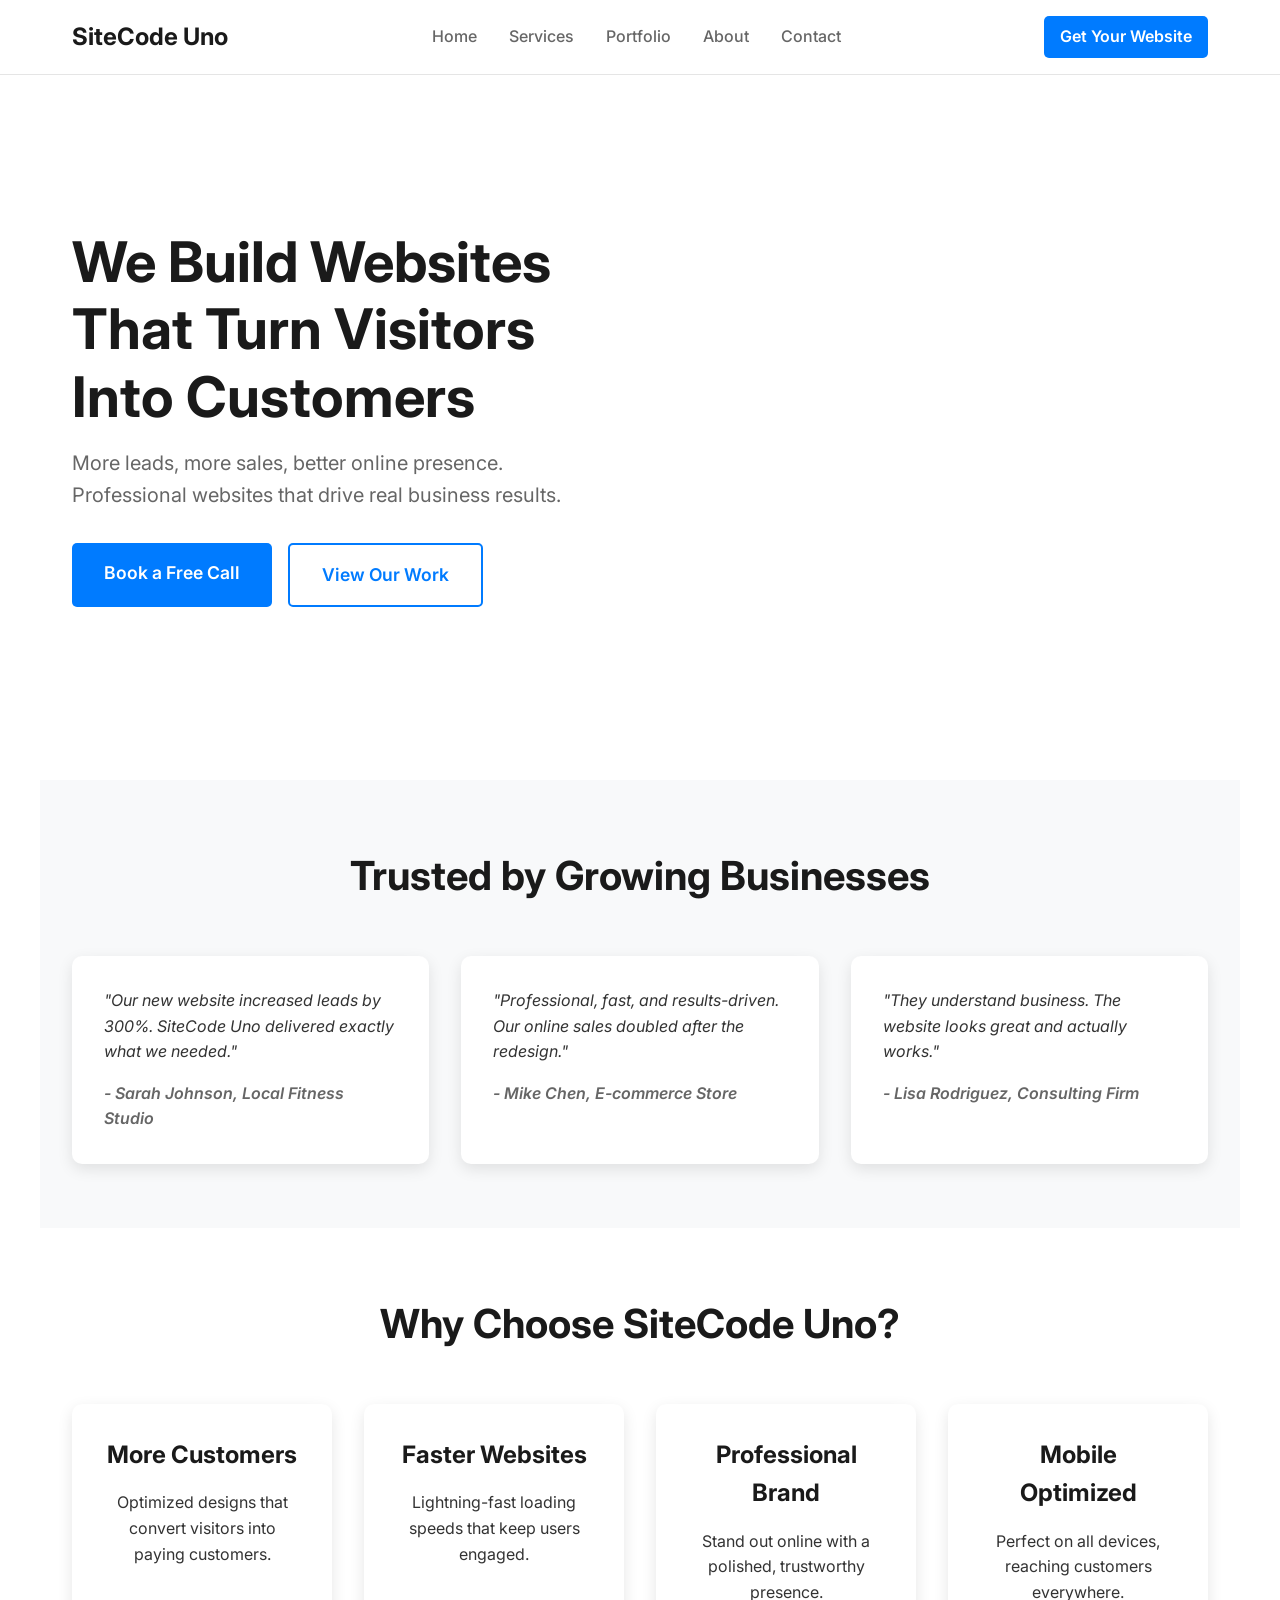
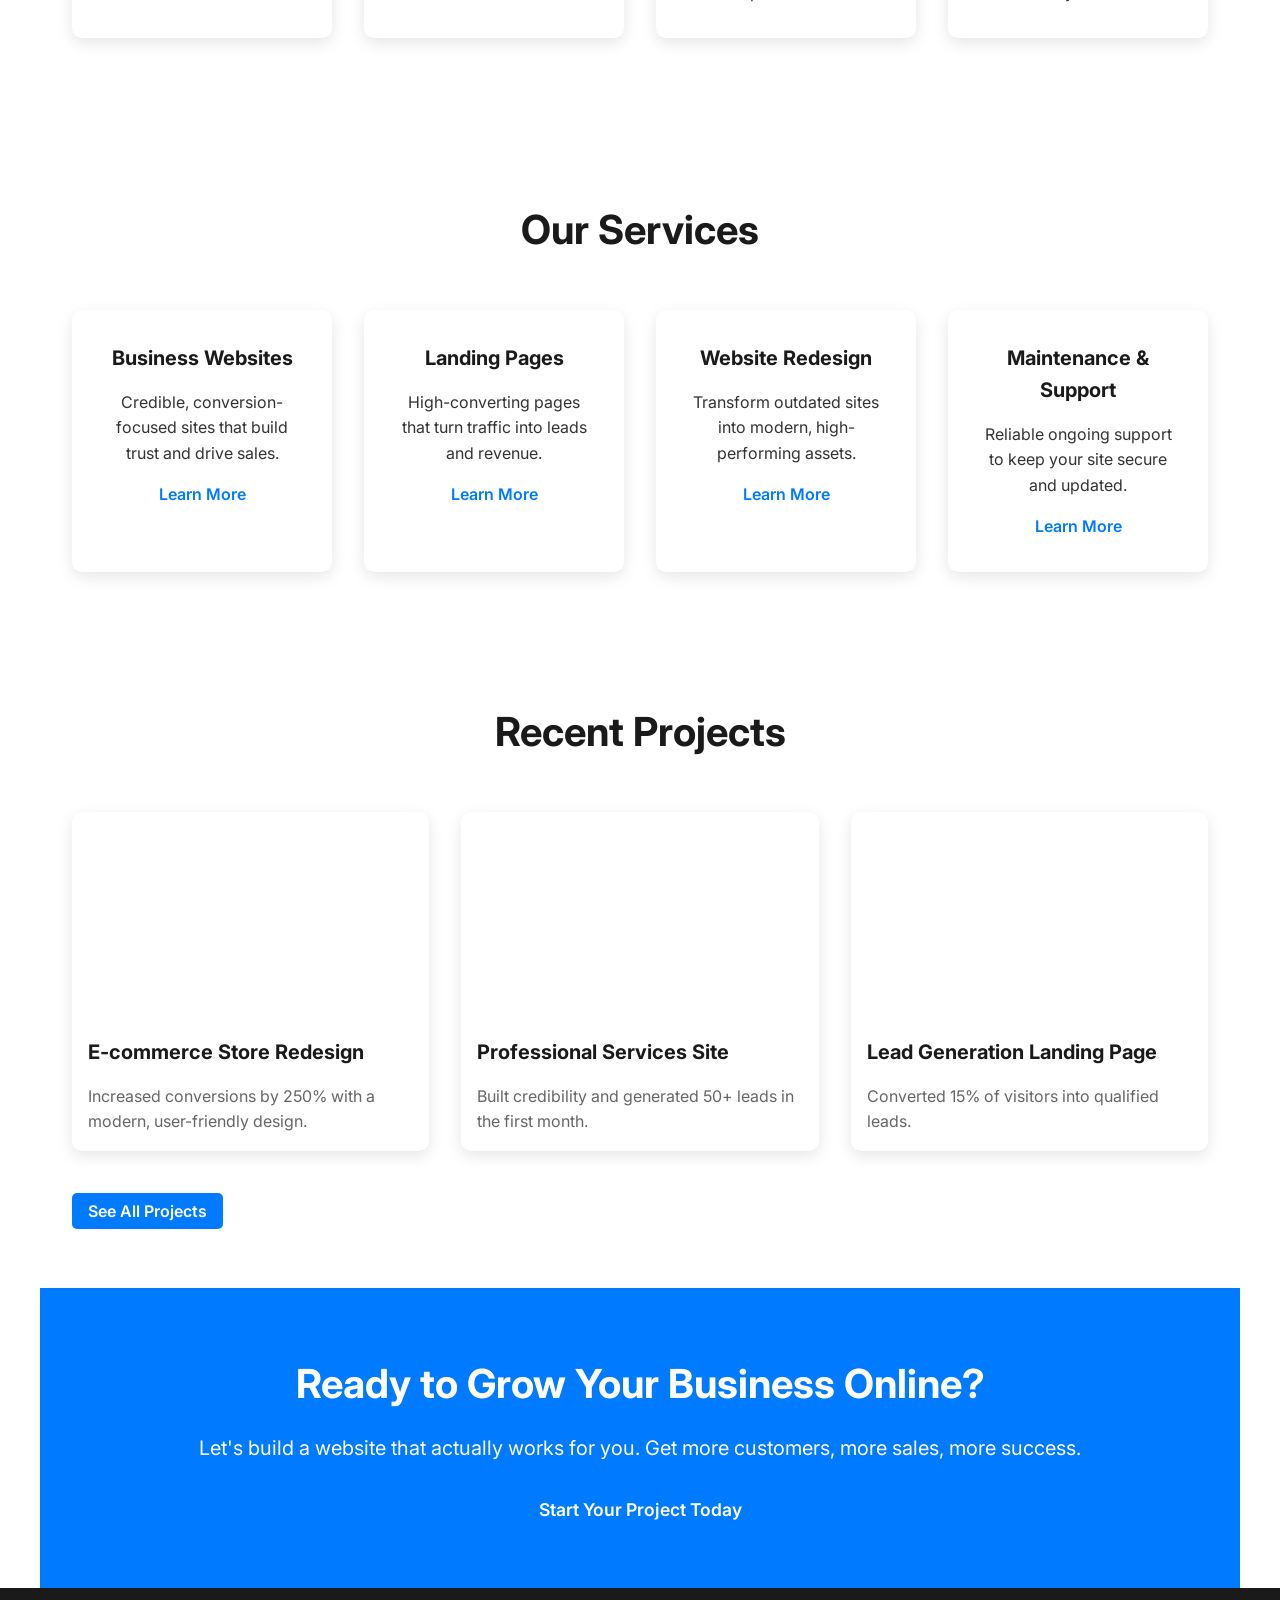
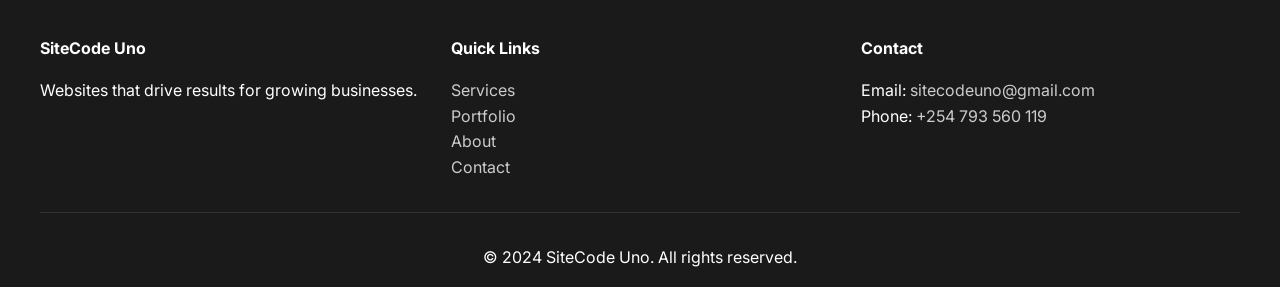
==== index.html @ b63de783 "Initial commit with responsive website updates" ====
<!DOCTYPE html>
<html lang="en">
<head>
    <meta charset="UTF-8">
    <meta name="viewport" content="width=device-width, initial-scale=1.0">
    <title>SiteCode Uno - Websites That Drive Results</title>
    <meta name="description" content="We build high-converting websites for small to medium businesses. Turn visitors into customers and grow your online presence.">
    <link rel="stylesheet" href="assets/css/styles.css">
    <link href="https://fonts.googleapis.com/css2?family=Inter:wght@300;400;500;600;700&display=swap" rel="stylesheet">
</head>
<body>
    <header class="header">
        <nav class="nav">
            <div class="logo">SiteCode Uno</div>
            <button class="nav-toggle" aria-label="Open menu"><span></span></button>
            <ul class="nav-links">
                <li><a href="#home">Home</a></li>
                <li><a href="services.html">Services</a></li>
                <li><a href="portfolio.html">Portfolio</a></li>
                <li><a href="about.html">About</a></li>
                <li><a href="contact.html">Contact</a></li>
            </ul>
            <a href="contact.html" class="cta-button">Get Your Website</a>
        </nav>
    </header>

    <main>
        <section id="home" class="hero">
            <div class="hero-content">
                <h1>We Build Websites That Turn Visitors Into Customers</h1>
                <p>More leads, more sales, better online presence. Professional websites that drive real business results.</p>
                <div class="hero-ctas">
                    <a href="contact.html" class="cta-primary">Book a Free Call</a>
                    <a href="portfolio.html" class="cta-secondary">View Our Work</a>
                </div>
            </div>
            <div class="hero-image">
                <img src="assets/images/hero-placeholder.svg" alt="Professional website design">
            </div>
        </section>

        <section class="social-proof">
            <h2>Trusted by Growing Businesses</h2>
            <div class="testimonials">
                <div class="testimonial">
                    <p>"Our new website increased leads by 300%. SiteCode Uno delivered exactly what we needed."</p>
                    <cite>- Sarah Johnson, Local Fitness Studio</cite>
                </div>
                <div class="testimonial">
                    <p>"Professional, fast, and results-driven. Our online sales doubled after the redesign."</p>
                    <cite>- Mike Chen, E-commerce Store</cite>
                </div>
                <div class="testimonial">
                    <p>"They understand business. The website looks great and actually works."</p>
                    <cite>- Lisa Rodriguez, Consulting Firm</cite>
                </div>
            </div>
        </section>

        <section class="value-prop">
            <h2>Why Choose SiteCode Uno?</h2>
            <div class="benefits">
                <div class="benefit">
                    <h3>More Customers</h3>
                    <p>Optimized designs that convert visitors into paying customers.</p>
                </div>
                <div class="benefit">
                    <h3>Faster Websites</h3>
                    <p>Lightning-fast loading speeds that keep users engaged.</p>
                </div>
                <div class="benefit">
                    <h3>Professional Brand</h3>
                    <p>Stand out online with a polished, trustworthy presence.</p>
                </div>
                <div class="benefit">
                    <h3>Mobile Optimized</h3>
                    <p>Perfect on all devices, reaching customers everywhere.</p>
                </div>
            </div>
        </section>

        <section class="services-preview">
            <h2>Our Services</h2>
            <div class="services-grid">
                <div class="service-card">
                    <h3>Business Websites</h3>
                    <p>Credible, conversion-focused sites that build trust and drive sales.</p>
                    <a href="services.html#business-websites" class="learn-more">Learn More</a>
                </div>
                <div class="service-card">
                    <h3>Landing Pages</h3>
                    <p>High-converting pages that turn traffic into leads and revenue.</p>
                    <a href="services.html#landing-pages" class="learn-more">Learn More</a>
                </div>
                <div class="service-card">
                    <h3>Website Redesign</h3>
                    <p>Transform outdated sites into modern, high-performing assets.</p>
                    <a href="services.html#redesign" class="learn-more">Learn More</a>
                </div>
                <div class="service-card">
                    <h3>Maintenance & Support</h3>
                    <p>Reliable ongoing support to keep your site secure and updated.</p>
                    <a href="services.html#maintenance" class="learn-more">Learn More</a>
                </div>
            </div>
        </section>

        <section class="portfolio-preview">
            <h2>Recent Projects</h2>
            <div class="portfolio-grid">
                <div class="project-card">
                    <img src="assets/images/project1-placeholder.svg" alt="E-commerce Website">
                    <h3>E-commerce Store Redesign</h3>
                    <p>Increased conversions by 250% with a modern, user-friendly design.</p>
                </div>
                <div class="project-card">
                    <img src="assets/images/project2-placeholder.svg" alt="Business Website">
                    <h3>Professional Services Site</h3>
                    <p>Built credibility and generated 50+ leads in the first month.</p>
                </div>
                <div class="project-card">
                    <img src="assets/images/project3-placeholder.svg" alt="Landing Page">
                    <h3>Lead Generation Landing Page</h3>
                    <p>Converted 15% of visitors into qualified leads.</p>
                </div>
            </div>
            <a href="portfolio.html" class="cta-button">See All Projects</a>
        </section>

        <section class="final-cta">
            <h2>Ready to Grow Your Business Online?</h2>
            <p>Let's build a website that actually works for you. Get more customers, more sales, more success.</p>
            <a href="contact.html" class="cta-primary">Start Your Project Today</a>
        </section>
    </main>

    <footer class="footer">
        <div class="footer-content">
            <div class="footer-section">
                <h4>SiteCode Uno</h4>
                <p>Websites that drive results for growing businesses.</p>
            </div>
            <div class="footer-section">
                <h4>Quick Links</h4>
                <ul>
                    <li><a href="services.html">Services</a></li>
                    <li><a href="portfolio.html">Portfolio</a></li>
                    <li><a href="about.html">About</a></li>
                    <li><a href="contact.html">Contact</a></li>
                </ul>
            </div>
            <div class="footer-section">
                <h4>Contact</h4>
                <p>Email: <a href="mailto:sitecodeuno@gmail.com">sitecodeuno@gmail.com</a></p>
                <p>Phone: <a href="tel:+254793560119">+254 793 560 119</a></p>
            </div>
        </div>
        <div class="footer-bottom">
            <p>&copy; 2024 SiteCode Uno. All rights reserved.</p>
        </div>
    </footer>

    <script src="assets/js/script.js"></script>
</body>
</html>
---- assets/css/styles.css ----
/* Reset and base styles */
* {
    margin: 0;
    padding: 0;
    box-sizing: border-box;
}

body {
    font-family: 'Inter', sans-serif;
    line-height: 1.6;
    color: #333;
    scroll-behavior: smooth;
}

html {
    scroll-behavior: smooth;
}

/* Header and Navigation */
.header {
    position: fixed;
    top: 0;
    width: 100%;
    background: rgba(255, 255, 255, 0.95);
    backdrop-filter: blur(10px);
    z-index: 1000;
    border-bottom: 1px solid #e5e5e5;
}

.nav {
    display: flex;
    justify-content: space-between;
    align-items: center;
    padding: 1rem 2rem;
    max-width: 1200px;
    margin: 0 auto;
    position: relative;
}

.nav-toggle {
    display: none;
    border: none;
    background: transparent;
    cursor: pointer;
    width: 2rem;
    height: 2rem;
    padding: 0;
}

.nav-toggle span,
.nav-toggle span::before,
.nav-toggle span::after {
    display: block;
    width: 24px;
    height: 2px;
    background: #1a1a1a;
    border-radius: 1px;
    position: absolute;
    left: 0;
    transition: transform 0.2s ease, opacity 0.2s ease;
}

.nav-toggle span {
    top: 50%;
    transform: translateY(-50%);
}

.nav-toggle span::before {
    content: "";
    top: -8px;
}

.nav-toggle span::after {
    content: "";
    top: 8px;
}

.nav-toggle.open span {
    opacity: 0;
}

.nav-toggle.open span::before {
    transform: rotate(45deg);
    top: 0;
}

.nav-toggle.open span::after {
    transform: rotate(-45deg);
    top: 0;
}

.logo {
    font-size: 1.5rem;
    font-weight: 700;
    color: #1a1a1a;
}

.nav-links {
    display: flex;
    list-style: none;
    gap: 2rem;
}

.nav-links a {
    text-decoration: none;
    color: #666;
    font-weight: 500;
    transition: color 0.3s;
}

.nav-links a:hover {
    color: #1a1a1a;
}

.cta-button {
    background: #007bff;
    color: white;
    padding: 0.5rem 1rem;
    border-radius: 5px;
    text-decoration: none;
    font-weight: 600;
    transition: background 0.3s;
}

.cta-button:hover {
    background: #0056b3;
}

/* Hero Section */
.hero {
    display: flex;
    align-items: center;
    min-height: calc(100vh - 120px);
    padding: 0 2rem 4rem;
    max-width: 1200px;
    margin: 0 auto;
    gap: 4rem;
}

.hero-content {
    flex: 1;
}

.hero h1 {
    font-size: 3.5rem;
    font-weight: 700;
    margin-bottom: 1rem;
    color: #1a1a1a;
    line-height: 1.2;
}

.hero p {
    font-size: 1.25rem;
    color: #666;
    margin-bottom: 2rem;
}

.hero-ctas {
    display: flex;
    gap: 1rem;
}

.cta-primary {
    background: #007bff;
    color: white;
    padding: 1rem 2rem;
    border-radius: 5px;
    text-decoration: none;
    font-weight: 600;
    font-size: 1.1rem;
    transition: background 0.3s;
}

.cta-primary:hover {
    background: #0056b3;
}

.cta-secondary {
    background: transparent;
    color: #007bff;
    padding: 1rem 2rem;
    border: 2px solid #007bff;
    border-radius: 5px;
    text-decoration: none;
    font-weight: 600;
    font-size: 1.1rem;
    transition: all 0.3s;
}

.cta-secondary:hover {
    background: #007bff;
    color: white;
}

.hero-image {
    flex: 1;
    text-align: center;
}

.hero-image img {
    max-width: 100%;
    height: auto;
    border-radius: 10px;
    box-shadow: 0 10px 30px rgba(0,0,0,0.1);
}

main > section:first-child {
    padding-top: 120px;
}

/* Sections */
section {
    padding: 4rem 2rem;
    max-width: 1200px;
    margin: 0 auto;
}

section h2 {
    font-size: 2.5rem;
    text-align: center;
    margin-bottom: 3rem;
    color: #1a1a1a;
}

/* Social Proof */
.social-proof {
    background: #f8f9fa;
}

.testimonials {
    display: grid;
    grid-template-columns: repeat(auto-fit, minmax(300px, 1fr));
    gap: 2rem;
}

.testimonial {
    background: white;
    padding: 2rem;
    border-radius: 10px;
    box-shadow: 0 5px 15px rgba(0,0,0,0.1);
}

.testimonial p {
    font-style: italic;
    margin-bottom: 1rem;
}

.testimonial cite {
    font-weight: 600;
    color: #666;
}

/* Value Proposition */
.benefits {
    display: grid;
    grid-template-columns: repeat(auto-fit, minmax(250px, 1fr));
    gap: 2rem;
}

.benefit {
    text-align: center;
    padding: 2rem;
    background: white;
    border-radius: 10px;
    box-shadow: 0 5px 15px rgba(0,0,0,0.1);
}

.benefit h3 {
    font-size: 1.5rem;
    margin-bottom: 1rem;
    color: #1a1a1a;
}

/* Services Preview */
.services-grid {
    display: grid;
    grid-template-columns: repeat(auto-fit, minmax(250px, 1fr));
    gap: 2rem;
}

.service-card {
    background: white;
    padding: 2rem;
    border-radius: 10px;
    box-shadow: 0 5px 15px rgba(0,0,0,0.1);
    text-align: center;
}

.service-card h3 {
    font-size: 1.25rem;
    margin-bottom: 1rem;
    color: #1a1a1a;
}

.learn-more {
    color: #007bff;
    text-decoration: none;
    font-weight: 600;
    margin-top: 1rem;
    display: inline-block;
}

.learn-more:hover {
    text-decoration: underline;
}

/* Portfolio Preview */
.portfolio-grid {
    display: grid;
    grid-template-columns: repeat(auto-fit, minmax(300px, 1fr));
    gap: 2rem;
    margin-bottom: 3rem;
}

.project-card {
    background: white;
    border-radius: 10px;
    overflow: hidden;
    box-shadow: 0 5px 15px rgba(0,0,0,0.1);
    transition: transform 0.3s;
}

.project-card:hover {
    transform: translateY(-5px);
}

.project-card img {
    width: 100%;
    height: 200px;
    object-fit: cover;
}

.project-card h3 {
    padding: 1rem;
    font-size: 1.25rem;
    color: #1a1a1a;
}

.project-card p {
    padding: 0 1rem 1rem;
    color: #666;
}

/* Final CTA */
.final-cta {
    background: #007bff;
    color: white;
    text-align: center;
}

.final-cta h2 {
    color: white;
    margin-bottom: 1rem;
}

.final-cta p {
    font-size: 1.25rem;
    margin-bottom: 2rem;
}

/* Footer */
.footer {
    background: #1a1a1a;
    color: white;
    padding: 3rem 2rem 1rem;
}

.footer-content {
    display: grid;
    grid-template-columns: repeat(auto-fit, minmax(250px, 1fr));
    gap: 2rem;
    max-width: 1200px;
    margin: 0 auto;
}

.footer-section h4 {
    margin-bottom: 1rem;
    color: white;
}

.footer-section ul {
    list-style: none;
}

.footer-section a {
    color: #ccc;
    text-decoration: none;
}

.footer-section a:hover {
    color: white;
}

.footer-bottom {
    text-align: center;
    margin-top: 2rem;
    padding-top: 2rem;
    border-top: 1px solid #333;
    max-width: 1200px;
    margin-left: auto;
    margin-right: auto;
}

/* Responsive Design */
@media (max-width: 768px) {
    .nav {
        flex-direction: column;
        gap: 1rem;
        align-items: stretch;
    }

    .nav-toggle {
        display: block;
    }

    .nav-links {
        position: absolute;
        top: 100%;
        left: 0;
        right: 0;
        flex-direction: column;
        align-items: flex-start;
        gap: 0;
        padding: 1rem 1.5rem;
        background: rgba(255, 255, 255, 0.98);
        border-bottom: 1px solid #e5e5e5;
        transform: translateY(-12px);
        opacity: 0;
        visibility: hidden;
        pointer-events: none;
        transition: opacity 0.25s ease, transform 0.25s ease, visibility 0.25s ease;
        box-shadow: 0 10px 30px rgba(0,0,0,0.08);
        z-index: 999;
    }

    .nav-links.open {
        transform: translateY(0);
        opacity: 1;
        visibility: visible;
        pointer-events: auto;
    }

    .nav-links li {
        width: 100%;
    }

    .nav-links a {
        display: block;
        width: 100%;
        padding: 0.75rem 0;
    }

    .cta-button {
        width: 100%;
        text-align: center;
    }

    .hero {
        flex-direction: column;
        text-align: center;
        padding-top: 100px;
    }

    .hero h1 {
        font-size: 2.5rem;
    }

    .hero-ctas {
        flex-direction: column;
        align-items: center;
    }

    .hero-image {
        order: -1;
    }

    section h2 {
        font-size: 2rem;
    }

    .testimonials,
    .benefits,
    .services-grid,
    .portfolio-grid {
        grid-template-columns: 1fr;
    }
}

/* Services Page Styles */
.services-page {
    padding-top: 120px;
}

.services-page > h1 {
    font-size: 3rem;
    text-align: center;
    margin-bottom: 1rem;
    color: #1a1a1a;
}

.services-page > p {
    font-size: 1.25rem;
    text-align: center;
    color: #666;
    margin-bottom: 4rem;
}

.service-detail {
    margin-bottom: 4rem;
}

.service-content h2 {
    font-size: 2.5rem;
    color: #1a1a1a;
    margin-bottom: 2rem;
}

.problem-solution {
    display: grid;
    grid-template-columns: repeat(auto-fit, minmax(250px, 1fr));
    gap: 2rem;
    margin-bottom: 2rem;
}

.problem, .solution, .result {
    background: #f8f9fa;
    padding: 2rem;
    border-radius: 10px;
}

.problem h3, .solution h3, .result h3 {
    color: #1a1a1a;
    margin-bottom: 1rem;
}

.benefits {
    list-style: none;
    padding: 0;
    margin: 2rem 0;
}

.benefits li {
    padding: 0.5rem 0;
    border-bottom: 1px solid #eee;
}

.benefits li:before {
    content: "✓";
    color: #007bff;
    font-weight: bold;
    margin-right: 0.5rem;
}

.pricing {
    margin-top: 3rem;
}

.pricing h3 {
    font-size: 1.5rem;
    margin-bottom: 2rem;
    color: #1a1a1a;
}

.pricing-tiers {
    display: grid;
    grid-template-columns: repeat(auto-fit, minmax(250px, 1fr));
    gap: 2rem;
}

.tier {
    background: white;
    padding: 2rem;
    border-radius: 10px;
    box-shadow: 0 5px 15px rgba(0,0,0,0.1);
    text-align: center;
}

.tier h4 {
    font-size: 1.25rem;
    margin-bottom: 1rem;
    color: #1a1a1a;
}

.price {
    font-size: 2rem;
    font-weight: 700;
    color: #007bff;
    margin-bottom: 1rem;
}

.tier ul {
    list-style: none;
    padding: 0;
    text-align: left;
}

.tier li {
    padding: 0.25rem 0;
    color: #666;
}

.pricing-note {
    font-size: 1.1rem;
    color: #666;
    margin-top: 2rem;
    text-align: center;
}

/* Portfolio Page Styles */
.portfolio-page {
    padding-top: 120px;
}

.portfolio-page > h1 {
    font-size: 3rem;
    text-align: center;
    margin-bottom: 1rem;
    color: #1a1a1a;
}

.portfolio-page > p {
    font-size: 1.25rem;
    text-align: center;
    color: #666;
    margin-bottom: 4rem;
}

.project-info {
    padding: 1rem;
}

.project-info h3 {
    font-size: 1.25rem;
    margin-bottom: 1rem;
    color: #1a1a1a;
}

.project-info p {
    margin-bottom: 0.5rem;
    color: #666;
}

.project-link {
    display: inline-block;
    color: #007bff;
    text-decoration: none;
    font-weight: 600;
    margin-top: 1rem;
}

.project-link:hover {
    text-decoration: underline;
}

/* About Page Styles */
.about-page {
    padding-top: 120px;
}

.about-hero {
    text-align: center;
    margin-bottom: 4rem;
}

.about-hero h1 {
    font-size: 3rem;
    margin-bottom: 1rem;
    color: #1a1a1a;
}

.about-hero p {
    font-size: 1.25rem;
    color: #666;
}

.founder-story {
    display: grid;
    grid-template-columns: 2fr 1fr;
    gap: 4rem;
    align-items: center;
    margin-bottom: 4rem;
}

.story-content h2 {
    font-size: 2.5rem;
    margin-bottom: 2rem;
    color: #1a1a1a;
}

.story-image img {
    width: 100%;
    border-radius: 10px;
    box-shadow: 0 10px 30px rgba(0,0,0,0.1);
}

.why-we-build {
    margin-bottom: 4rem;
}

.why-we-build h2 {
    font-size: 2.5rem;
    text-align: center;
    margin-bottom: 3rem;
    color: #1a1a1a;
}

.reasons {
    display: grid;
    grid-template-columns: repeat(auto-fit, minmax(250px, 1fr));
    gap: 2rem;
}

.reason {
    background: white;
    padding: 2rem;
    border-radius: 10px;
    box-shadow: 0 5px 15px rgba(0,0,0,0.1);
}

.reason h3 {
    color: #1a1a1a;
    margin-bottom: 1rem;
}

.our-approach {
    background: #f8f9fa;
    padding: 4rem 0;
    margin-bottom: 4rem;
}

.our-approach h2 {
    font-size: 2.5rem;
    text-align: center;
    margin-bottom: 3rem;
    color: #1a1a1a;
}

.approach-steps {
    display: grid;
    grid-template-columns: repeat(auto-fit, minmax(250px, 1fr));
    gap: 2rem;
    max-width: 1200px;
    margin: 0 auto;
}

.step {
    text-align: center;
    background: white;
    padding: 2rem;
    border-radius: 10px;
    box-shadow: 0 5px 15px rgba(0,0,0,0.1);
}

.step h3 {
    color: #1a1a1a;
    margin-bottom: 1rem;
}

.stats {
    margin-bottom: 4rem;
}

.stats h2 {
    font-size: 2.5rem;
    text-align: center;
    margin-bottom: 3rem;
    color: #1a1a1a;
}

.stats-grid {
    display: grid;
    grid-template-columns: repeat(auto-fit, minmax(200px, 1fr));
    gap: 2rem;
    text-align: center;
}

.stat h3 {
    font-size: 3rem;
    color: #007bff;
    margin-bottom: 0.5rem;
}

.stat p {
    color: #666;
    font-weight: 600;
}

/* Contact Page Styles */
.contact-page {
    padding-top: 120px;
}

.contact-hero {
    text-align: center;
    margin-bottom: 4rem;
}

.contact-hero h1 {
    font-size: 3rem;
    margin-bottom: 1rem;
    color: #1a1a1a;
}

.contact-hero p {
    font-size: 1.25rem;
    color: #666;
}

.contact-content {
    display: grid;
    grid-template-columns: 2fr 1fr;
    gap: 4rem;
    margin-bottom: 4rem;
}

.contact-form-section h2 {
    font-size: 2.5rem;
    margin-bottom: 2rem;
    color: #1a1a1a;
}

.form-group {
    margin-bottom: 1.5rem;
}

.form-group label {
    display: block;
    margin-bottom: 0.5rem;
    font-weight: 600;
    color: #1a1a1a;
}

.form-group input,
.form-group select,
.form-group textarea {
    width: 100%;
    padding: 1rem;
    border: 2px solid #ddd;
    border-radius: 5px;
    font-size: 1rem;
    font-family: inherit;
    transition: border-color 0.3s;
}

.form-group input:focus,
.form-group select:focus,
.form-group textarea:focus {
    outline: none;
    border-color: #007bff;
}

.contact-info h2 {
    font-size: 2.5rem;
    margin-bottom: 2rem;
    color: #1a1a1a;
}

.contact-methods {
    margin-bottom: 3rem;
}

.contact-method {
    margin-bottom: 2rem;
}

.contact-method h3 {
    color: #1a1a1a;
    margin-bottom: 0.5rem;
}

.contact-method p {
    color: #666;
    margin-bottom: 0.25rem;
}

.faq h3 {
    font-size: 1.5rem;
    margin-bottom: 1.5rem;
    color: #1a1a1a;
}

.faq-item {
    margin-bottom: 1.5rem;
}

.faq-item h4 {
    color: #1a1a1a;
    margin-bottom: 0.5rem;
}

.faq-item p {
    color: #666;
}

.trust-signals {
    background: #f8f9fa;
    padding: 4rem 0;
}

.trust-signals h2 {
    font-size: 2.5rem;
    text-align: center;
    margin-bottom: 3rem;
    color: #1a1a1a;
}

.trust-grid {
    display: grid;
    grid-template-columns: repeat(auto-fit, minmax(250px, 1fr));
    gap: 2rem;
    max-width: 1200px;
    margin: 0 auto;
}

.trust-item {
    text-align: center;
    background: white;
    padding: 2rem;
    border-radius: 10px;
    box-shadow: 0 5px 15px rgba(0,0,0,0.1);
}

.trust-item h4 {
    color: #1a1a1a;
    margin-bottom: 1rem;
}

/* CTA Section */
.cta-section {
    text-align: center;
    background: #007bff;
    color: white;
    padding: 4rem 2rem;
}

.cta-section h2 {
    font-size: 2.5rem;
    margin-bottom: 1rem;
}

.cta-section p {
    font-size: 1.25rem;
    margin-bottom: 2rem;
}
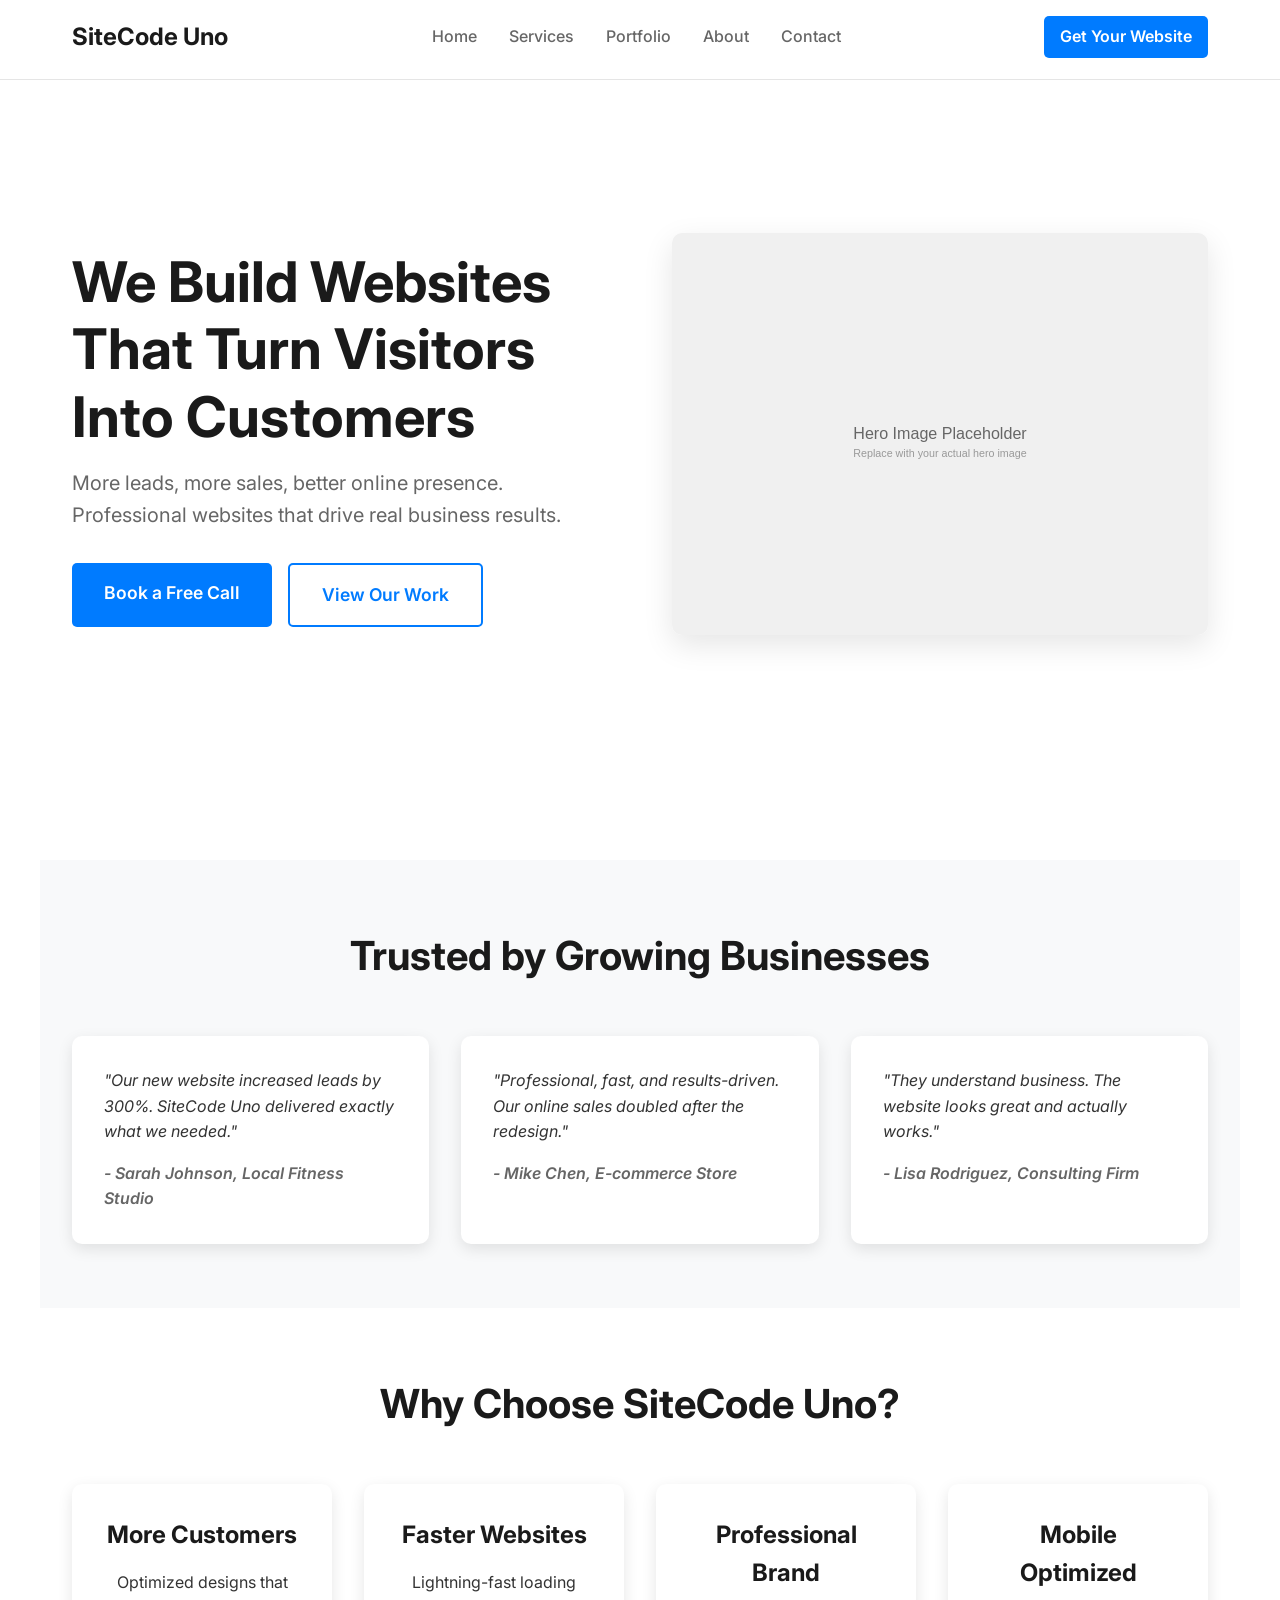
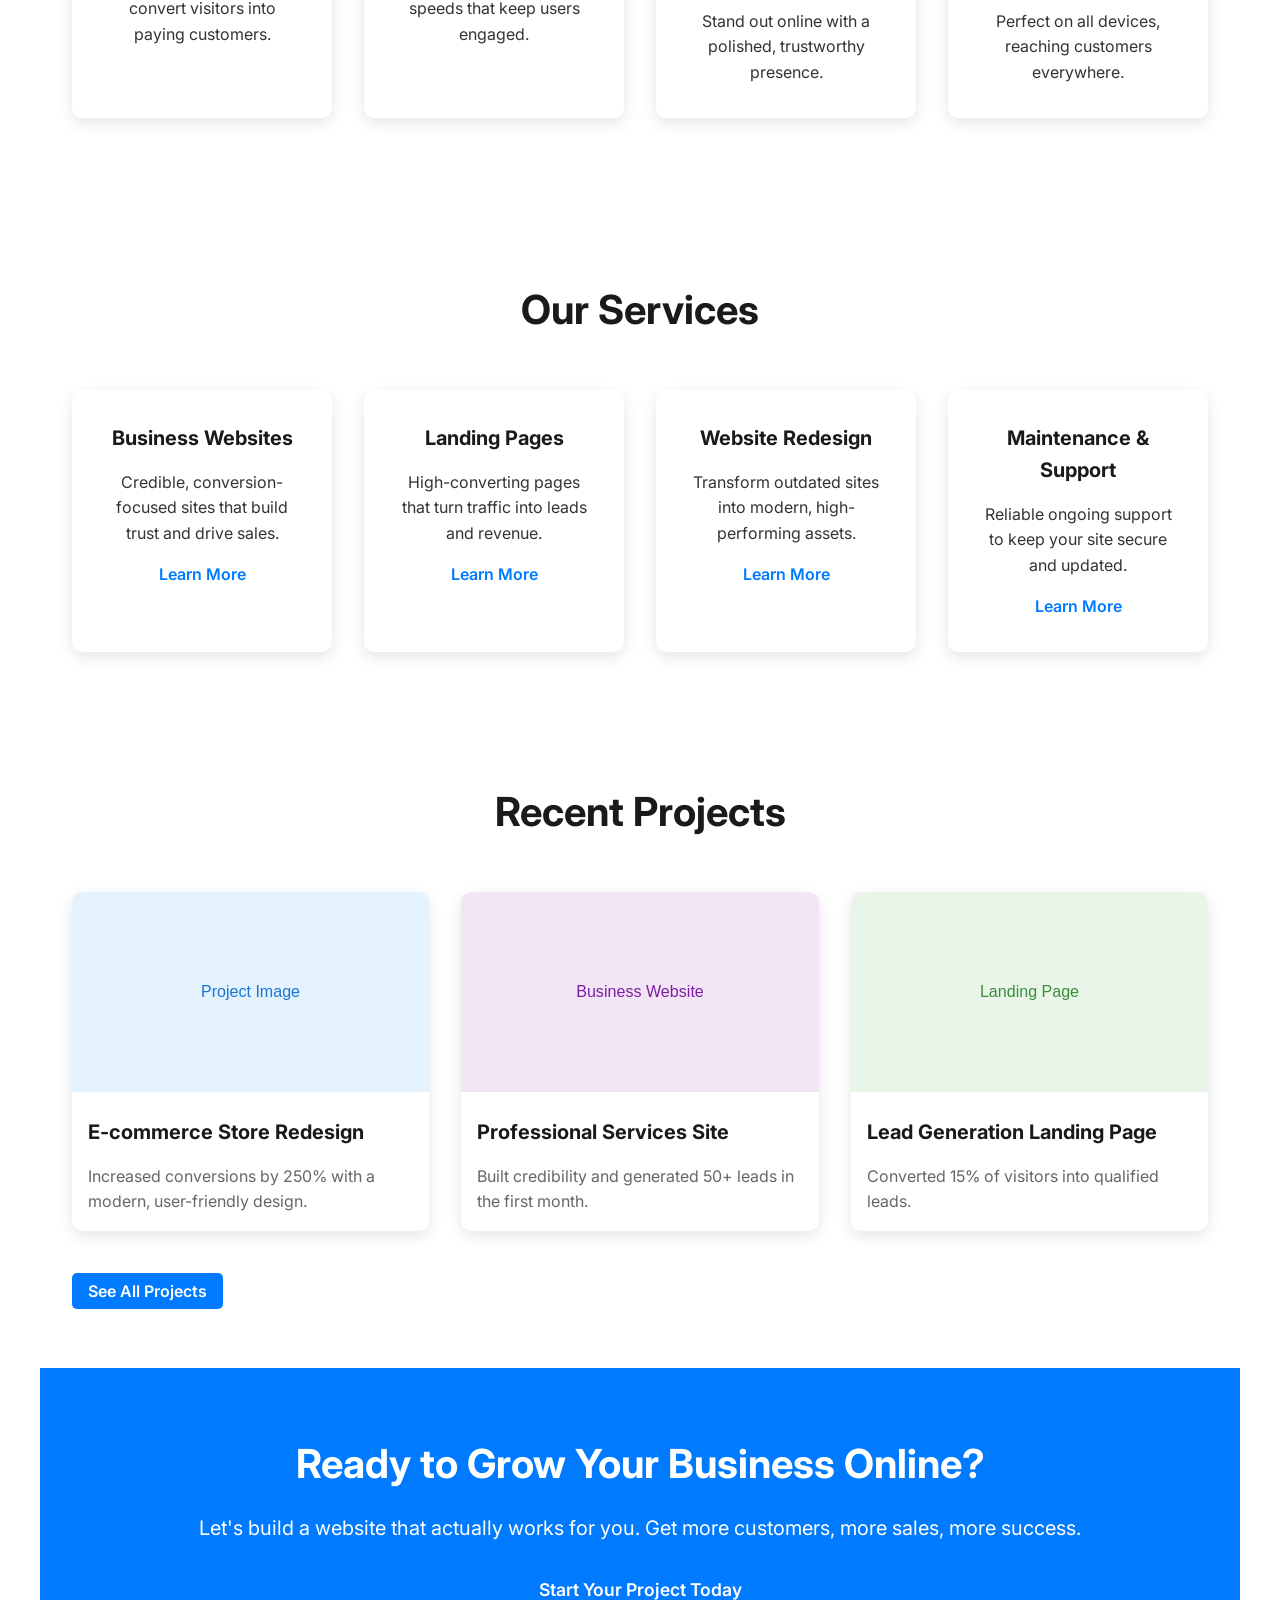
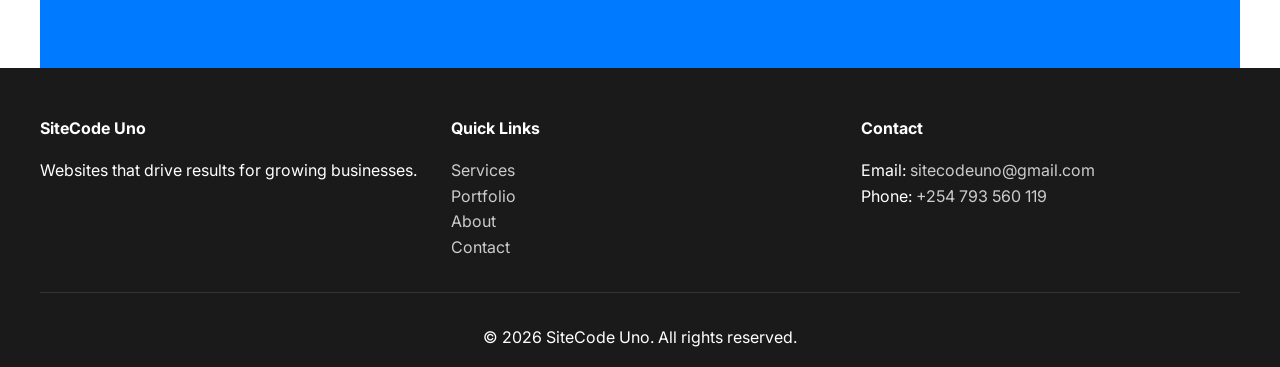
==== commit 61331e49: "change" ====
--- a/index.html
+++ b/index.html
@@ -156,7 +156,7 @@
             </div>
         </div>
         <div class="footer-bottom">
-            <p>&copy; 2024 SiteCode Uno. All rights reserved.</p>
+            <p>&copy; 2026 SiteCode Uno. All rights reserved.</p>
         </div>
     </footer>
 
--- a/assets/css/styles.css
+++ b/assets/css/styles.css
@@ -5,26 +5,51 @@
     box-sizing: border-box;
 }
 
+:root {
+    --header-height: 80px;
+}
+
 body {
     font-family: 'Inter', sans-serif;
     line-height: 1.6;
     color: #333;
     scroll-behavior: smooth;
+    padding-top: var(--header-height);
 }
 
 html {
     scroll-behavior: smooth;
+}
+
+/* Animations */
+.fade-in-up {
+    opacity: 0;
+    transform: translateY(30px);
+    transition: opacity 0.6s ease, transform 0.6s ease;
+}
+
+.fade-in-up.fade-in-up {
+    opacity: 1;
+    transform: translateY(0);
 }
 
 /* Header and Navigation */
 .header {
     position: fixed;
     top: 0;
+    left: 0;
     width: 100%;
+    height: var(--header-height);
     background: rgba(255, 255, 255, 0.95);
     backdrop-filter: blur(10px);
     z-index: 1000;
     border-bottom: 1px solid #e5e5e5;
+    transform: translateY(0);
+    transition: transform 0.25s ease, background 0.25s ease;
+}
+
+.header.hidden {
+    transform: translateY(-100%);
 }
 
 .nav {
@@ -39,6 +64,7 @@
 
 .nav-toggle {
     display: none;
+    position: relative;
     border: none;
     background: transparent;
     cursor: pointer;
@@ -205,7 +231,7 @@
 }
 
 main > section:first-child {
-    padding-top: 120px;
+    padding-top: 0;
 }
 
 /* Sections */
@@ -404,13 +430,30 @@
 /* Responsive Design */
 @media (max-width: 768px) {
     .nav {
-        flex-direction: column;
-        gap: 1rem;
-        align-items: stretch;
+        flex-direction: row;
+        gap: 0.5rem;
+        align-items: center;
+        justify-content: space-between;
+        padding: 0 1.5rem;
+        min-height: var(--header-height);
     }
 
     .nav-toggle {
         display: block;
+        order: 1;
+        flex: 0 0 auto;
+    }
+
+    .logo {
+        order: 2;
+        flex: 1;
+        text-align: center;
+    }
+
+    .cta-button {
+        order: 3;
+        flex: 0 0 auto;
+        white-space: nowrap;
     }
 
     .nav-links {
@@ -450,11 +493,6 @@
         padding: 0.75rem 0;
     }
 
-    .cta-button {
-        width: 100%;
-        text-align: center;
-    }
-
     .hero {
         flex-direction: column;
         text-align: center;
@@ -484,11 +522,51 @@
     .portfolio-grid {
         grid-template-columns: 1fr;
     }
+
+    .contact-content {
+        display: flex;
+        flex-direction: column;
+        gap: 3rem;
+        width: 100%;
+    }
+
+    .contact-form-section,
+    .contact-info {
+        width: 100%;
+    }
+
+    .contact-info {
+        display: block;
+    }
+
+    .hero h1 {
+        font-size: 2.5rem;
+    }
+
+    .hero-ctas {
+        flex-direction: column;
+        align-items: center;
+    }
+
+    .hero-image {
+        order: -1;
+    }
+
+    section h2 {
+        font-size: 2rem;
+    }
+
+    .testimonials,
+    .benefits,
+    .services-grid,
+    .portfolio-grid {
+        grid-template-columns: 1fr;
+    }
 }
 
 /* Services Page Styles */
 .services-page {
-    padding-top: 120px;
+    padding-top: 40px;
 }
 
 .services-page > h1 {
@@ -608,7 +686,7 @@
 
 /* Portfolio Page Styles */
 .portfolio-page {
-    padding-top: 120px;
+    padding-top: 40px;
 }
 
 .portfolio-page > h1 {
@@ -654,7 +732,7 @@
 
 /* About Page Styles */
 .about-page {
-    padding-top: 120px;
+    padding-top: 40px;
 }
 
 .about-hero {
@@ -787,7 +865,7 @@
 
 /* Contact Page Styles */
 .contact-page {
-    padding-top: 120px;
+    padding-top: 40px;
 }
 
 .contact-hero {
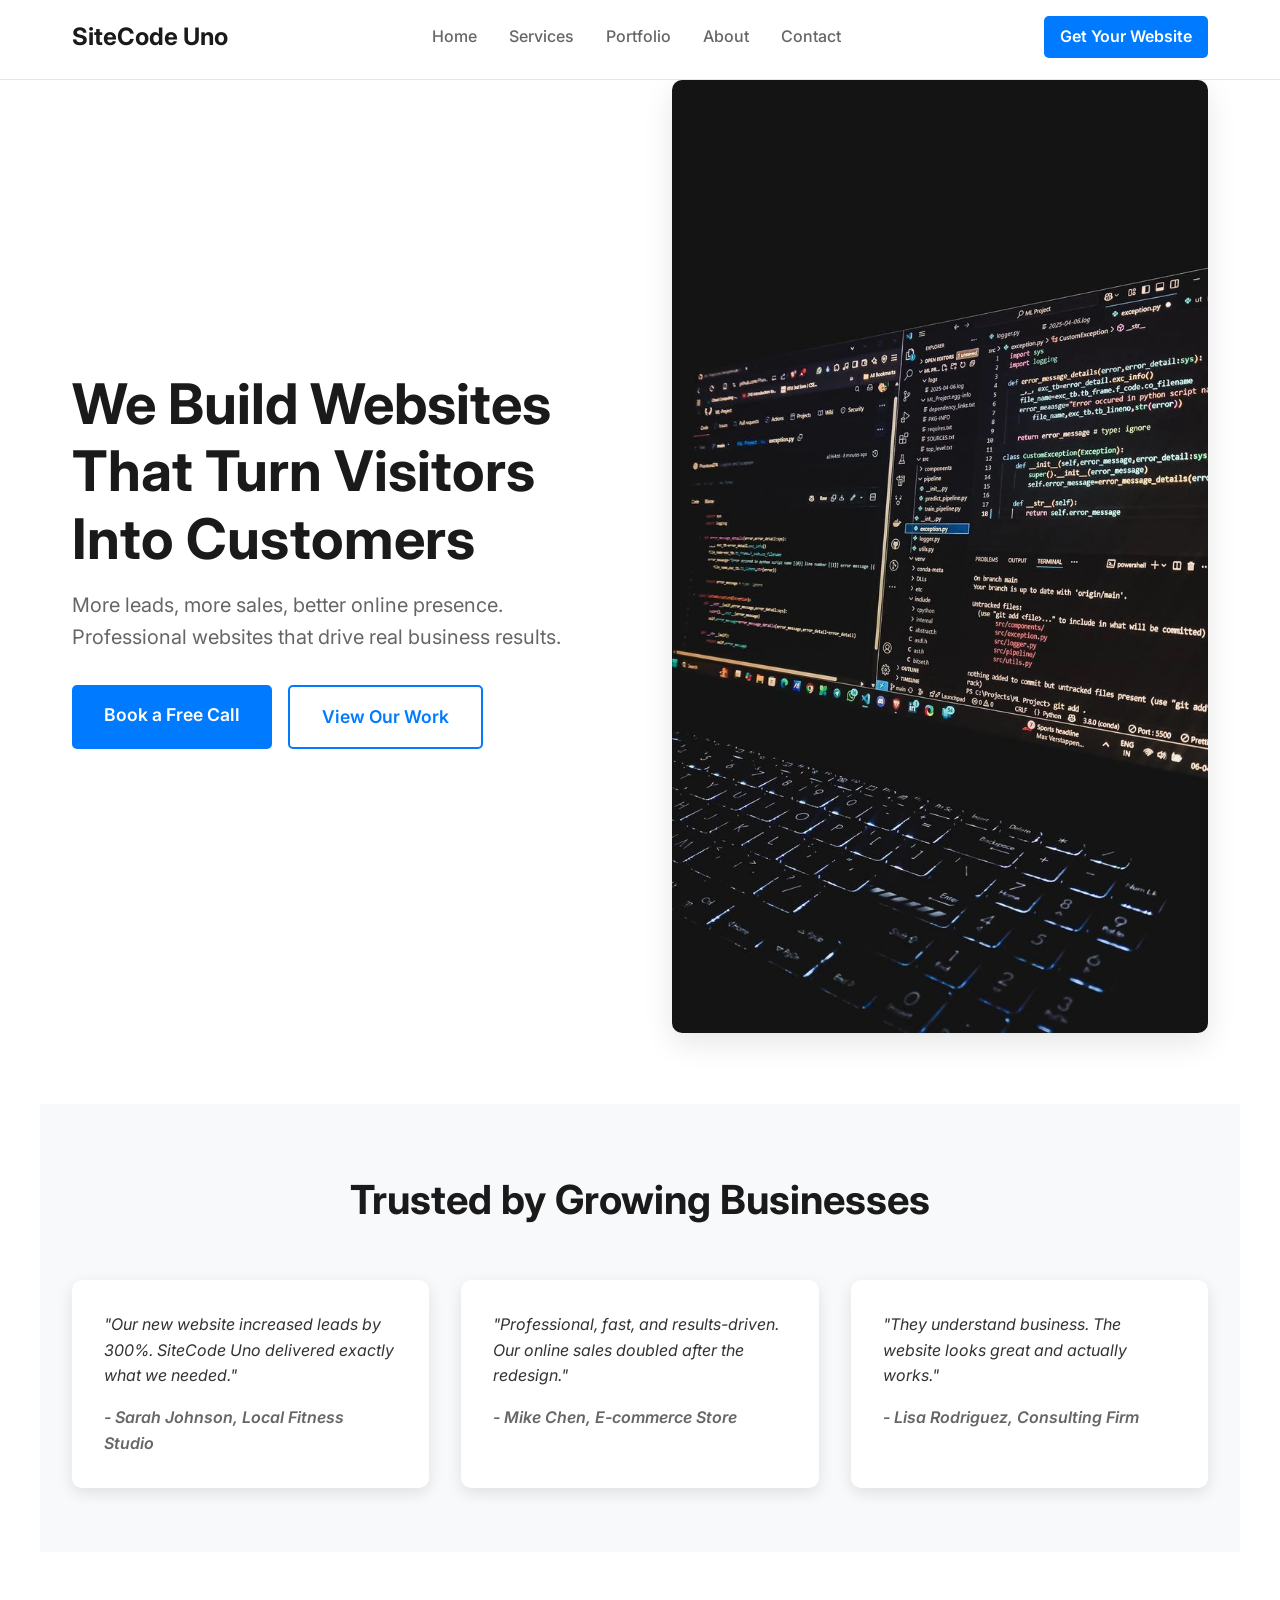
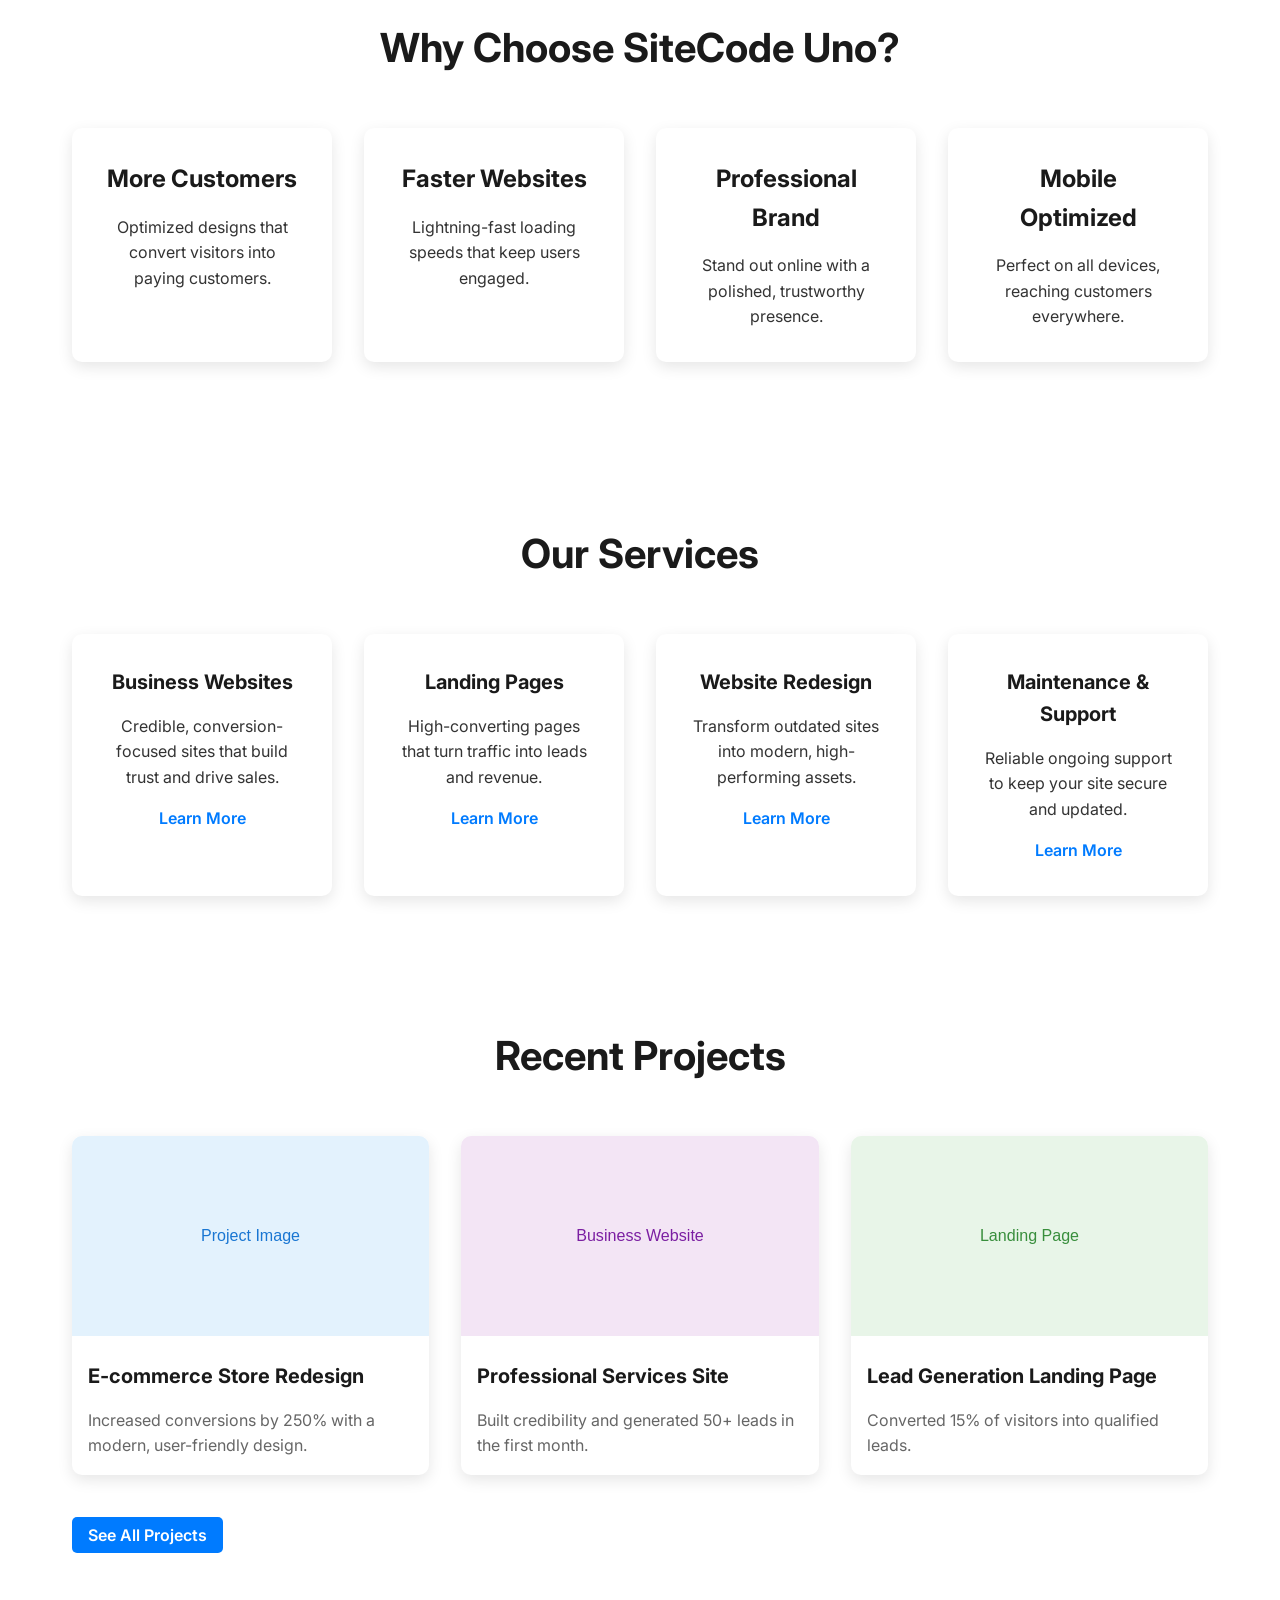
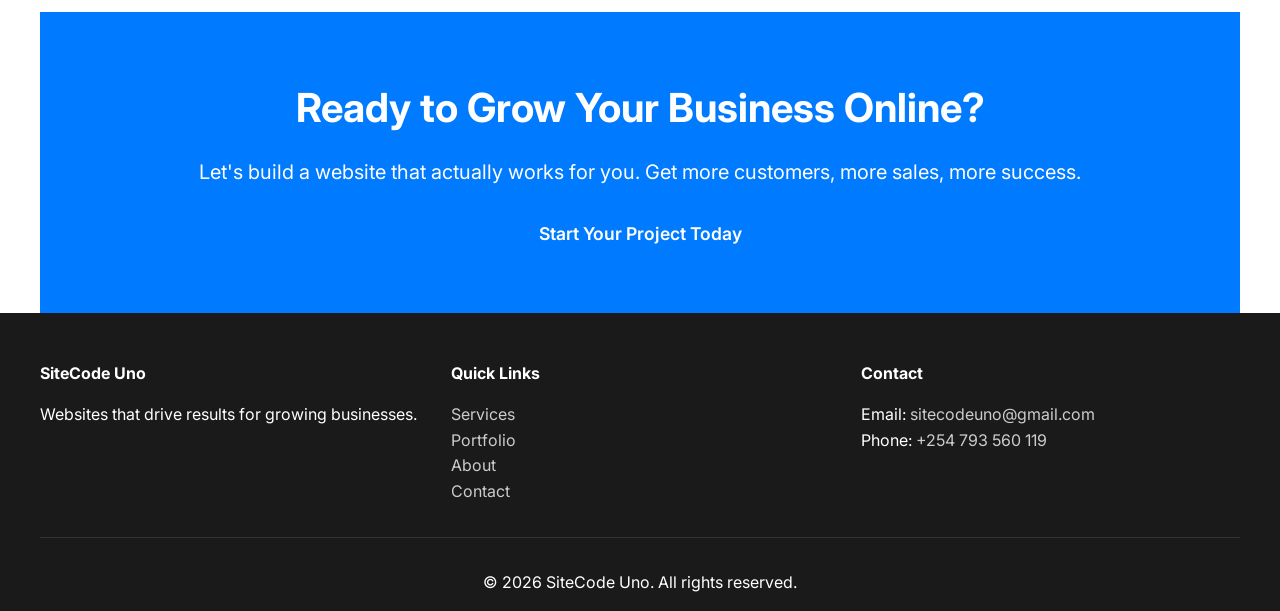
==== commit 1a49f2af: "update" ====
--- a/index.html
+++ b/index.html
@@ -35,7 +35,7 @@
                 </div>
             </div>
             <div class="hero-image">
-                <img src="assets/images/hero-placeholder.svg" alt="Professional website design">
+                <img src="assets/images/homepage.jpg" alt="Professional website design">
             </div>
         </section>
 
